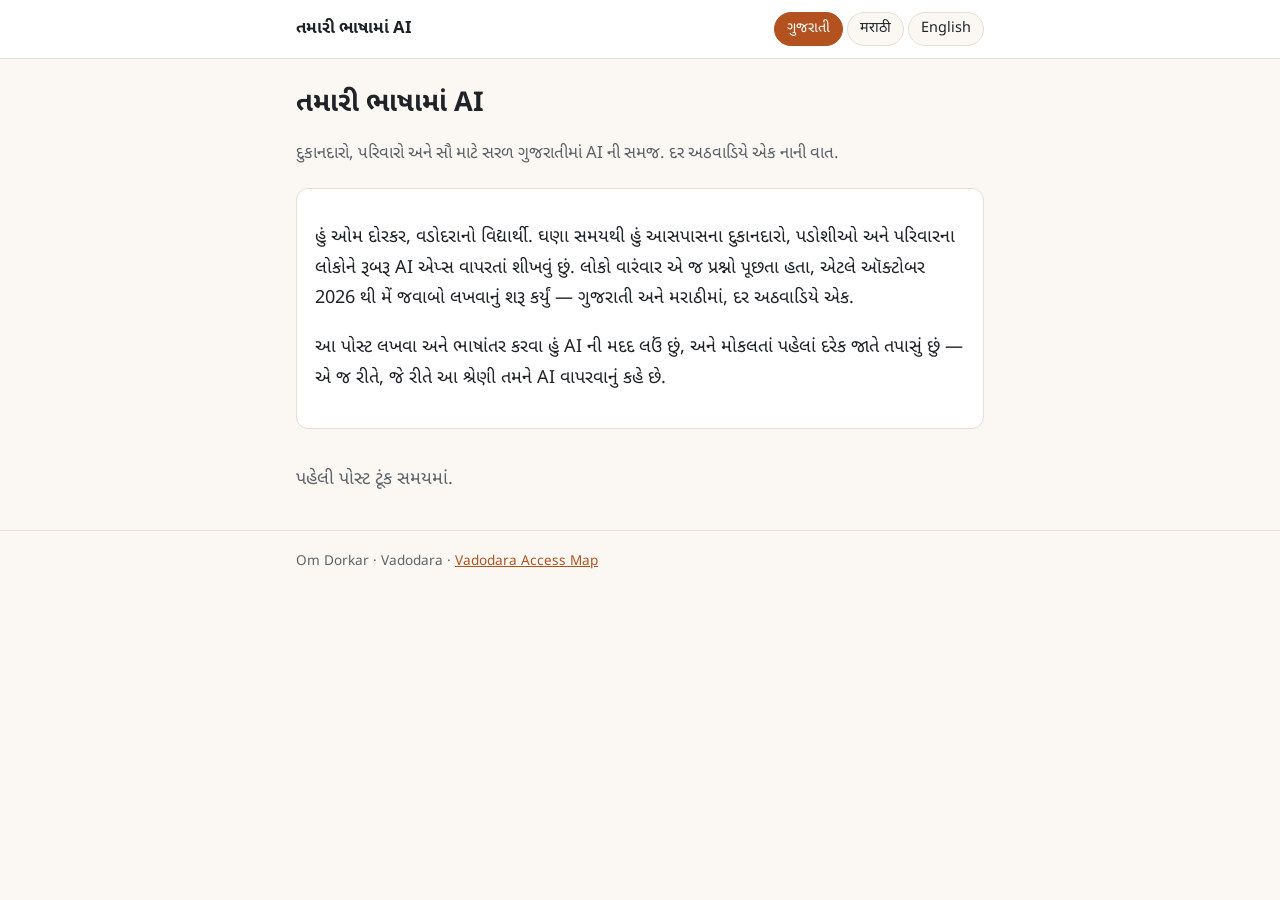
==== index.html @ b699a769 "Add the AI in your language site and 60 draft posts All posts are drafts (published: null) until Om " ====
<!doctype html>
<html lang="gu">
<head>
<meta charset="utf-8">
<meta name="viewport" content="width=device-width, initial-scale=1">
<title>AI in your language · Om Dorkar</title>
<meta name="description" content="Plain-language AI explainers in Gujarati and Marathi for shop owners, families and local businesses in Vadodara.">
<link rel="preconnect" href="https://fonts.googleapis.com">
<link rel="stylesheet" href="https://fonts.googleapis.com/css2?family=Noto+Sans+Devanagari:wght@400;700&family=Noto+Sans+Gujarati:wght@400;700&display=swap">
<link rel="stylesheet" href="style.css">
</head>
<body data-page="index">
<header class="site"><div class="wrap"></div></header>
<main class="wrap"></main>
<footer><div class="wrap"></div></footer>
<script src="data/site.js"></script>
<script src="data/manifest.js"></script>
<script src="app.js"></script>
</body>
</html>
---- style.css ----
:root {
  --bg: #fbf8f3;
  --surface: #ffffff;
  --ink: #1f2328;
  --muted: #5d636b;
  --line: #e6e0d6;
  --accent: #b4521f;
  --accent-soft: #fbe9dd;
  --tip: #eef6ee;
  --tip-line: #9cc79c;
  --ask: #f2f0fb;
  --ask-line: #b3a9e0;
  --draft: #fff4c2;
  font-family: 'Noto Sans Gujarati', 'Noto Sans Devanagari', system-ui, -apple-system, 'Segoe UI', sans-serif;
}
@media (prefers-color-scheme: dark) {
  :root:not([data-theme="light"]) {
    --bg: #17181b; --surface: #202227; --ink: #ecebe8; --muted: #a3a7ad; --line: #34373d;
    --accent: #f0905c; --accent-soft: #3a2a20; --tip: #1f2e22; --tip-line: #4c7a52;
    --ask: #26233a; --ask-line: #5d54a0; --draft: #3d3613;
  }
}
:root[data-theme="dark"] {
  --bg: #17181b; --surface: #202227; --ink: #ecebe8; --muted: #a3a7ad; --line: #34373d;
  --accent: #f0905c; --accent-soft: #3a2a20; --tip: #1f2e22; --tip-line: #4c7a52;
  --ask: #26233a; --ask-line: #5d54a0; --draft: #3d3613;
}
* { box-sizing: border-box; }
body { margin: 0; background: var(--bg); color: var(--ink); font-size: 18px; line-height: 1.7; }
a { color: var(--accent); }
.wrap { max-width: 720px; margin: 0 auto; padding: 0 16px; }
header.site { border-bottom: 1px solid var(--line); background: var(--surface); }
header.site .wrap { display: flex; flex-wrap: wrap; align-items: center; justify-content: space-between; gap: 8px; padding-top: 12px; padding-bottom: 12px; }
header.site a.home { color: var(--ink); text-decoration: none; font-weight: 700; font-size: 1.05rem; }
.langs { display: flex; gap: 4px; }
.langs button { font: inherit; font-size: .9rem; border: 1px solid var(--line); background: var(--bg); color: var(--ink); border-radius: 999px; padding: 4px 12px; cursor: pointer; }
.langs button[aria-pressed="true"] { background: var(--accent); border-color: var(--accent); color: #fff; }
h1 { font-size: 1.7rem; line-height: 1.3; margin: 28px 0 8px; }
h2 { font-size: 1.25rem; margin: 28px 0 6px; }
.lede { color: var(--muted); font-size: 1.05rem; }
.intro { background: var(--surface); border: 1px solid var(--line); border-radius: 12px; padding: 16px 18px; margin: 20px 0; }
.posts { list-style: none; padding: 0; margin: 16px 0 40px; }
.posts li { border-top: 1px solid var(--line); padding: 14px 0; }
.posts a.title { font-weight: 700; font-size: 1.1rem; text-decoration: none; color: var(--ink); }
.posts a.title:hover { color: var(--accent); }
.meta { color: var(--muted); font-size: .85rem; }
.badge { display: inline-block; font-size: .75rem; padding: 1px 8px; border-radius: 6px; background: var(--draft); color: var(--ink); margin-left: 6px; vertical-align: middle; }
.empty { color: var(--muted); padding: 16px 0; }
.note { background: var(--accent-soft); border-radius: 12px; padding: 14px 18px; margin: 20px 0; }
.note strong { display: block; font-size: .9rem; }
.note.missing { border: 2px dashed var(--accent); background: transparent; color: var(--muted); }
.tip { background: var(--tip); border-left: 4px solid var(--tip-line); border-radius: 8px; padding: 12px 16px; margin: 18px 0; }
.ask { background: var(--ask); border-left: 4px solid var(--ask-line); border-radius: 8px; padding: 12px 16px; margin: 18px 0; position: relative; }
.ask p { margin: 0 0 8px; }
.ask button, .actions button, .actions a { font: inherit; font-size: .9rem; border: 1px solid var(--line); background: var(--surface); color: var(--ink); border-radius: 8px; padding: 6px 12px; cursor: pointer; text-decoration: none; display: inline-block; }
.actions { display: flex; flex-wrap: wrap; gap: 8px; margin: 28px 0; }
.actions a.wa { background: #1f9d55; border-color: #1f9d55; color: #fff; }
.draftbar { background: var(--draft); padding: 8px 16px; font-size: .9rem; text-align: center; }
nav.pn { display: flex; justify-content: space-between; gap: 12px; border-top: 1px solid var(--line); padding: 16px 0 40px; font-size: .95rem; }
footer { border-top: 1px solid var(--line); color: var(--muted); font-size: .85rem; padding: 20px 0 40px; }
@media print {
  header.site, .actions, nav.pn, footer, .draftbar, .ask button, .langs { display: none !important; }
  body { background: #fff; color: #000; font-size: 15pt; }
  .tip, .ask, .note { border: 1px solid #999; background: #fff; }
}
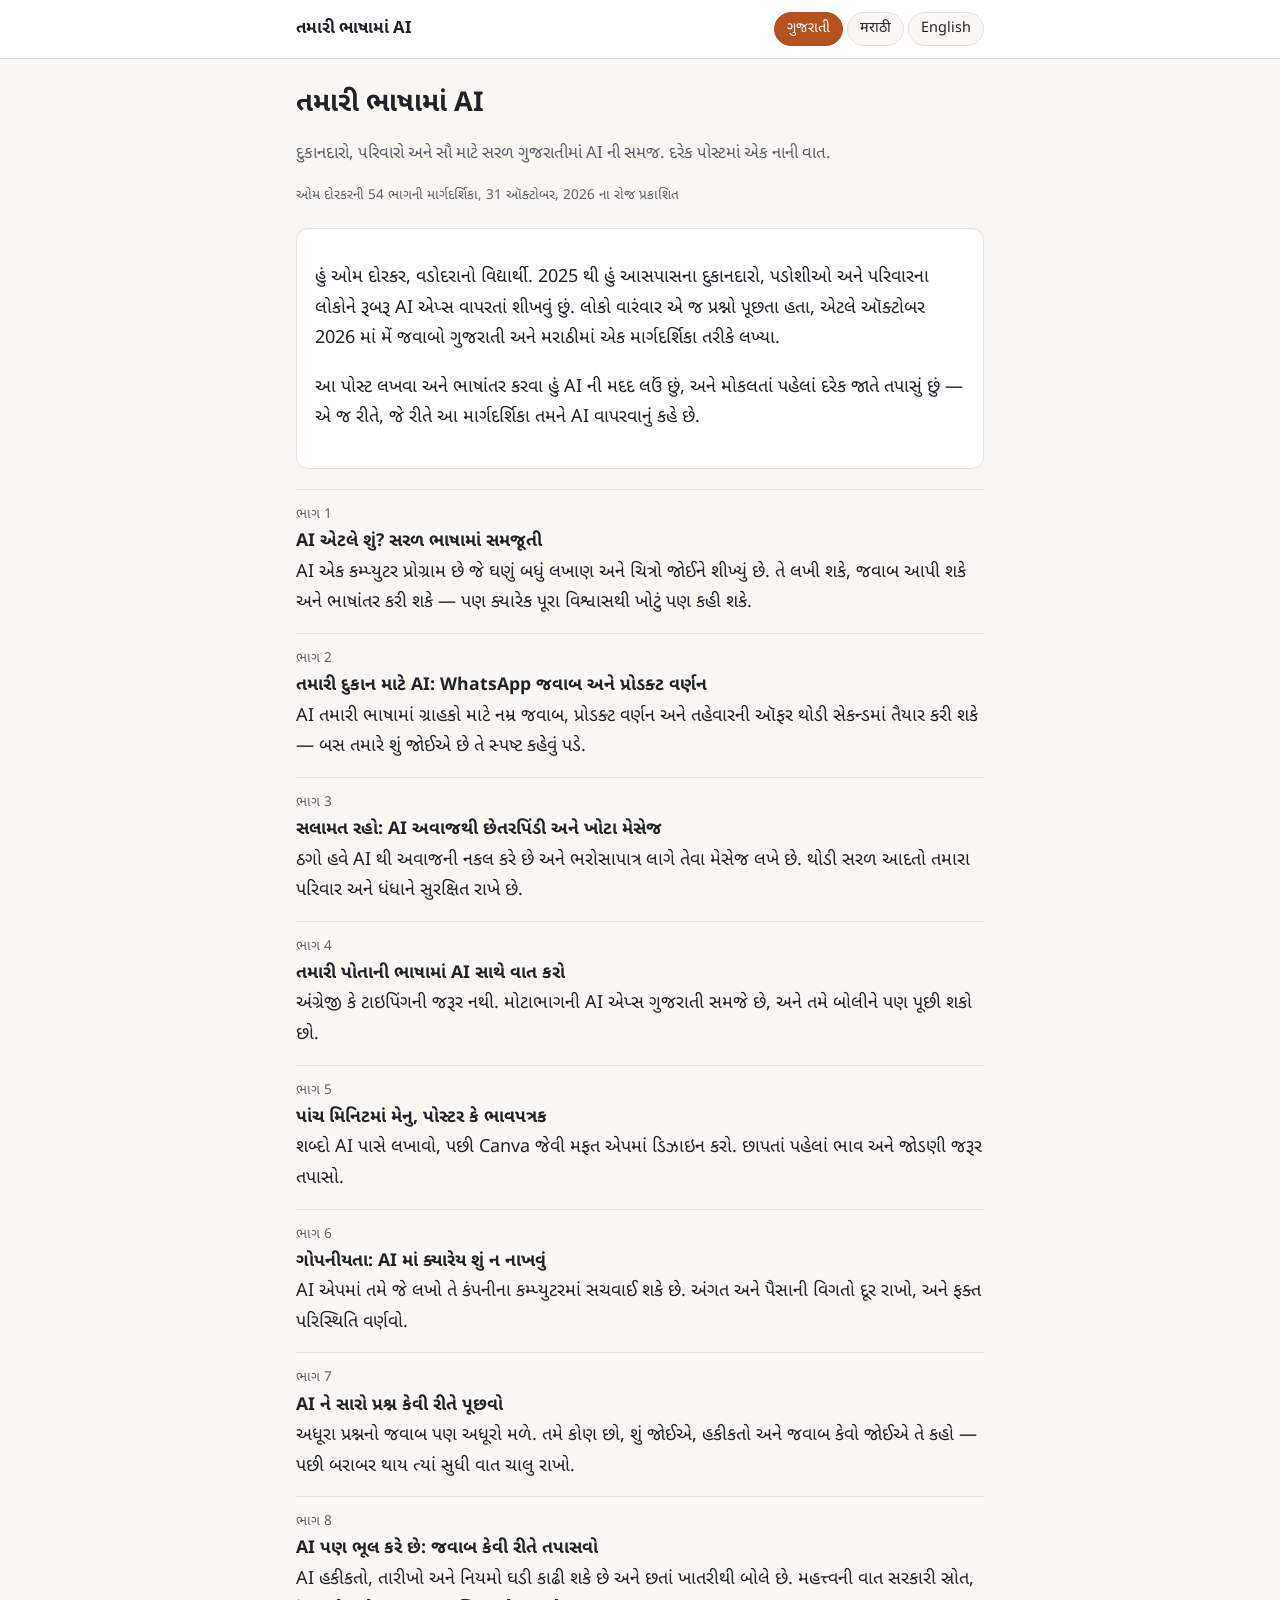
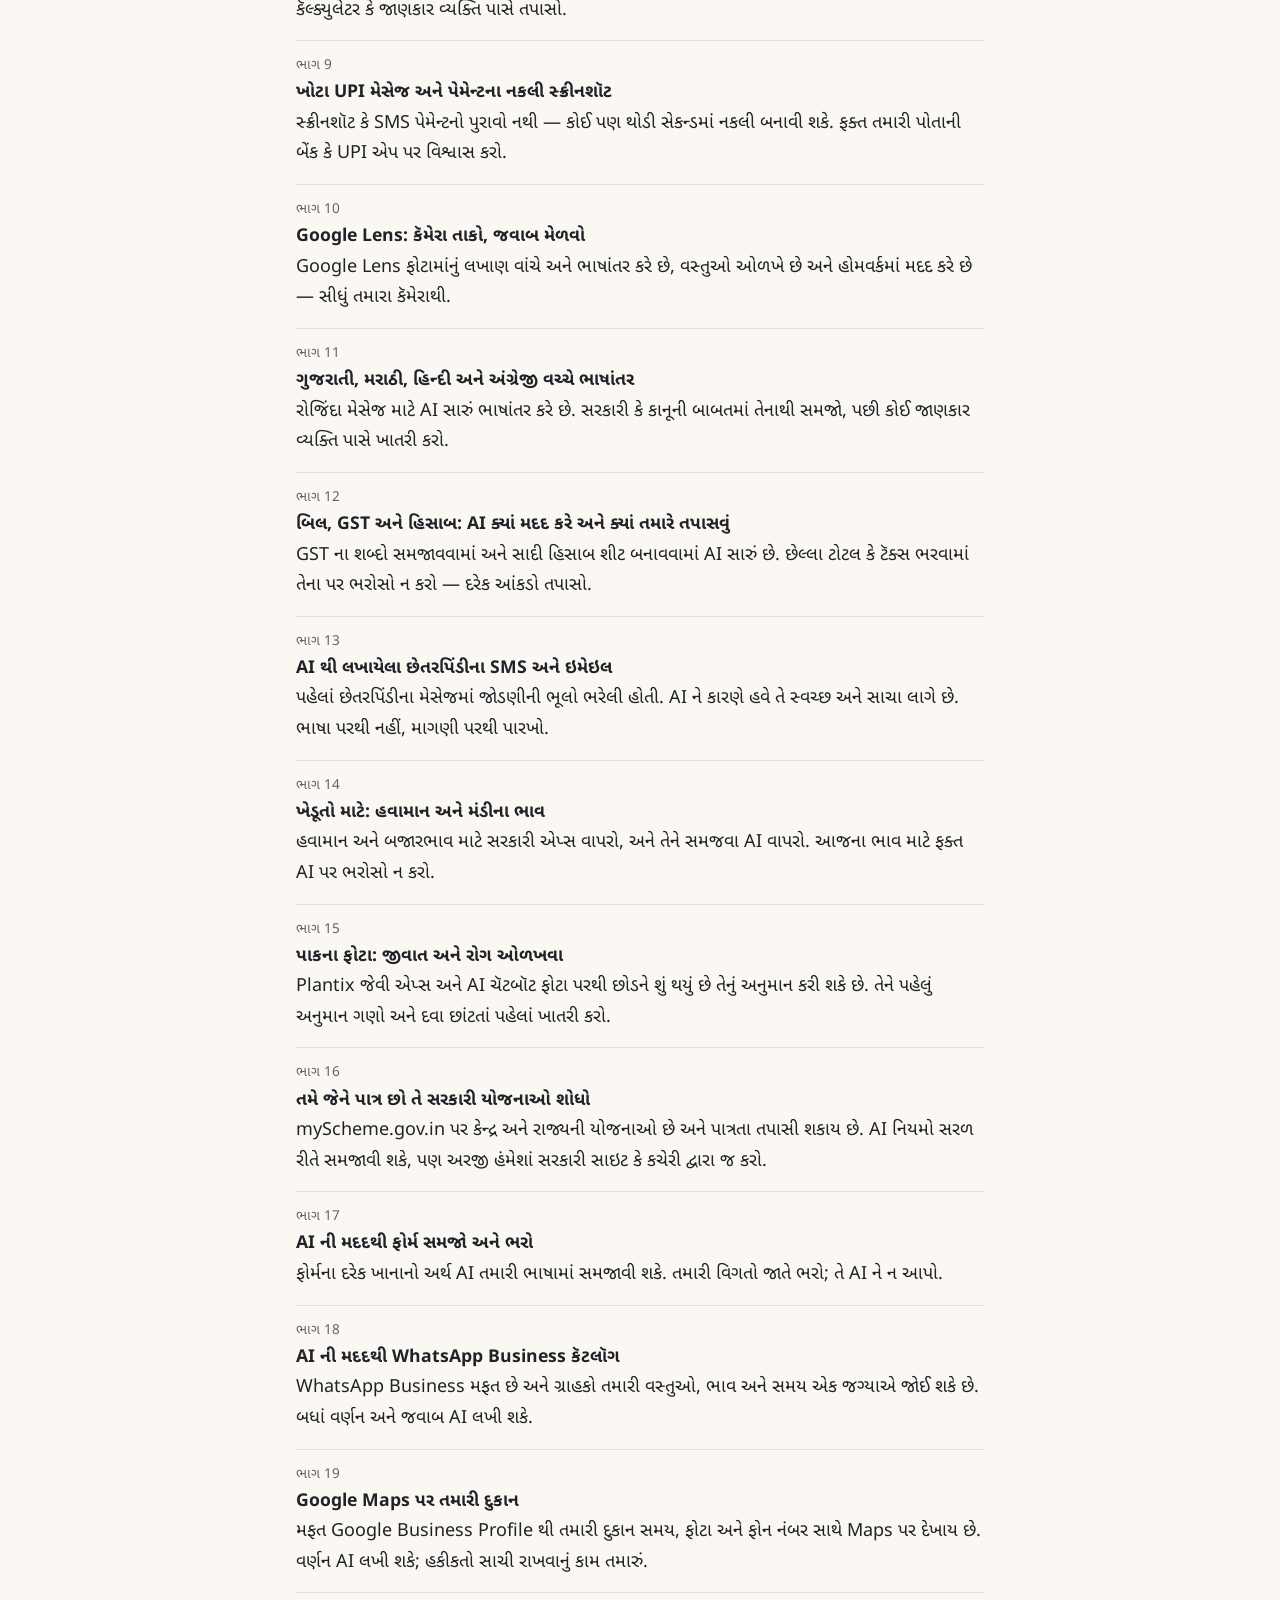
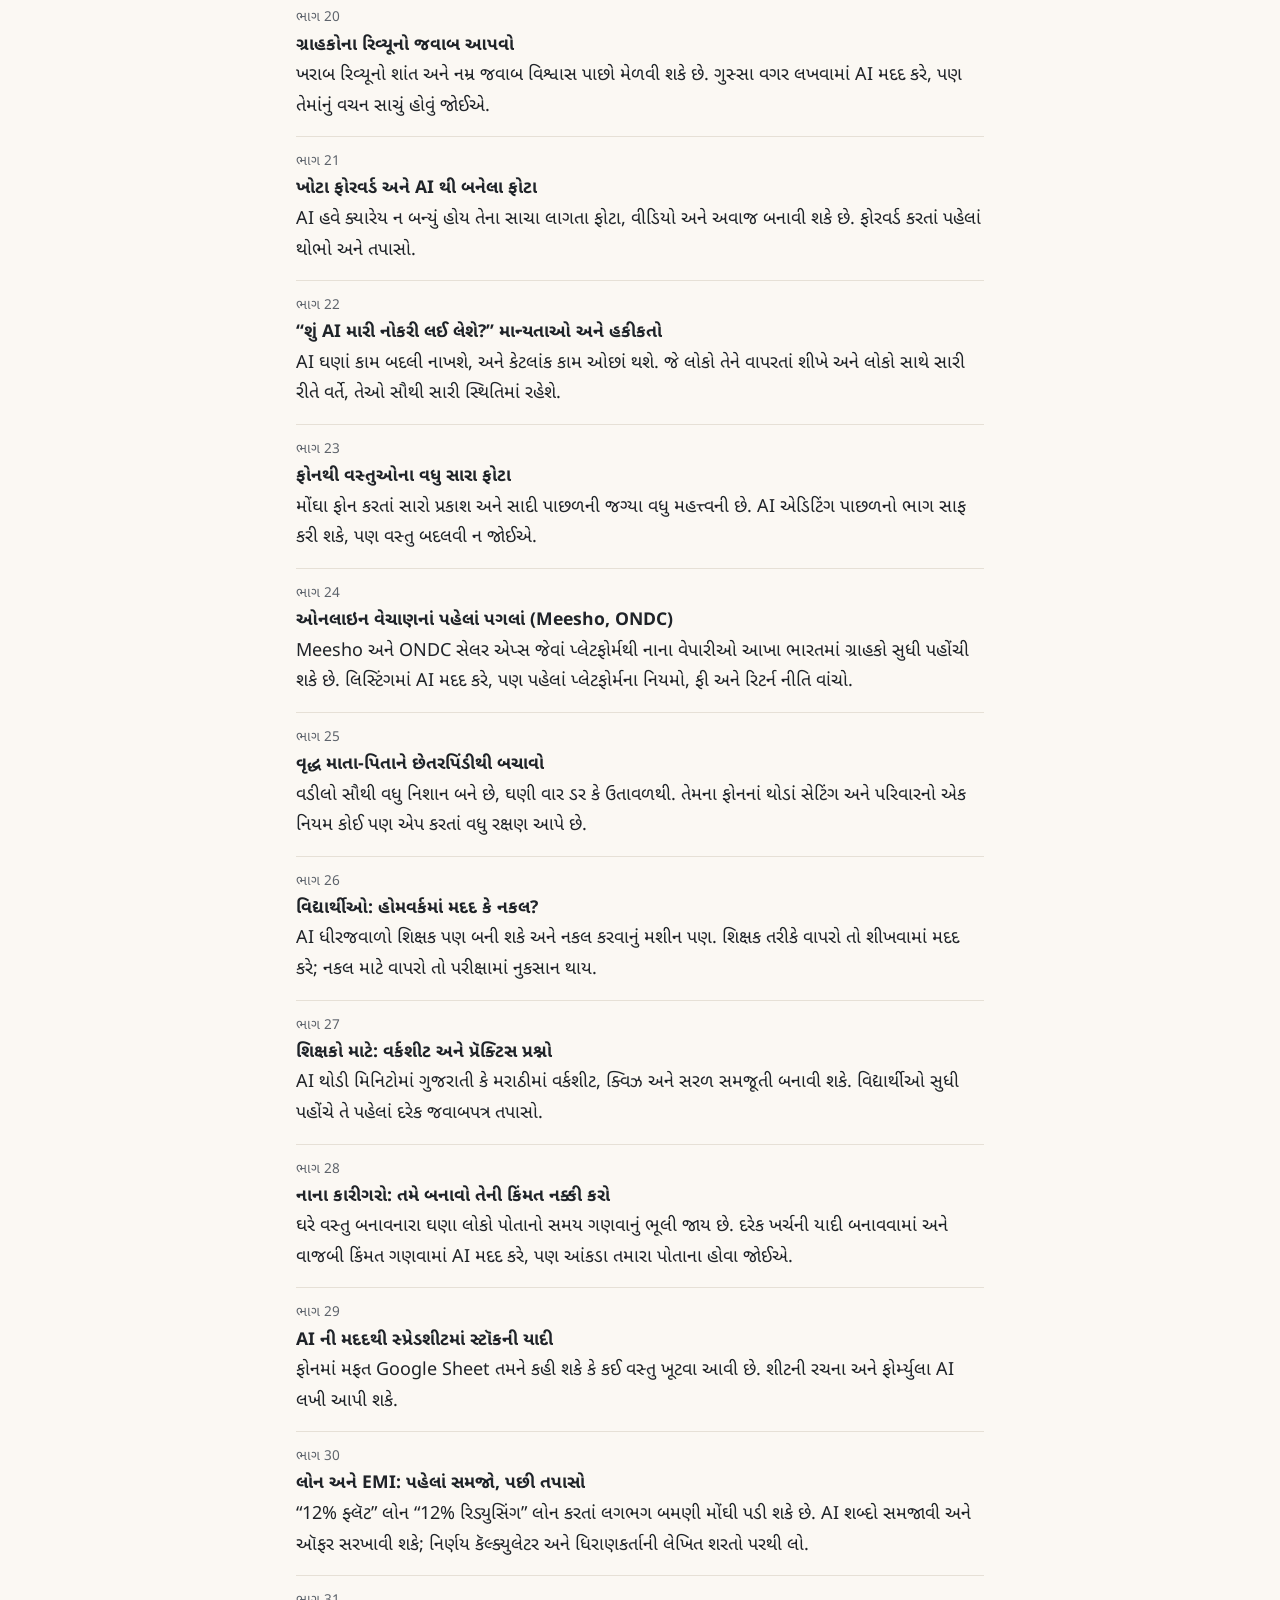
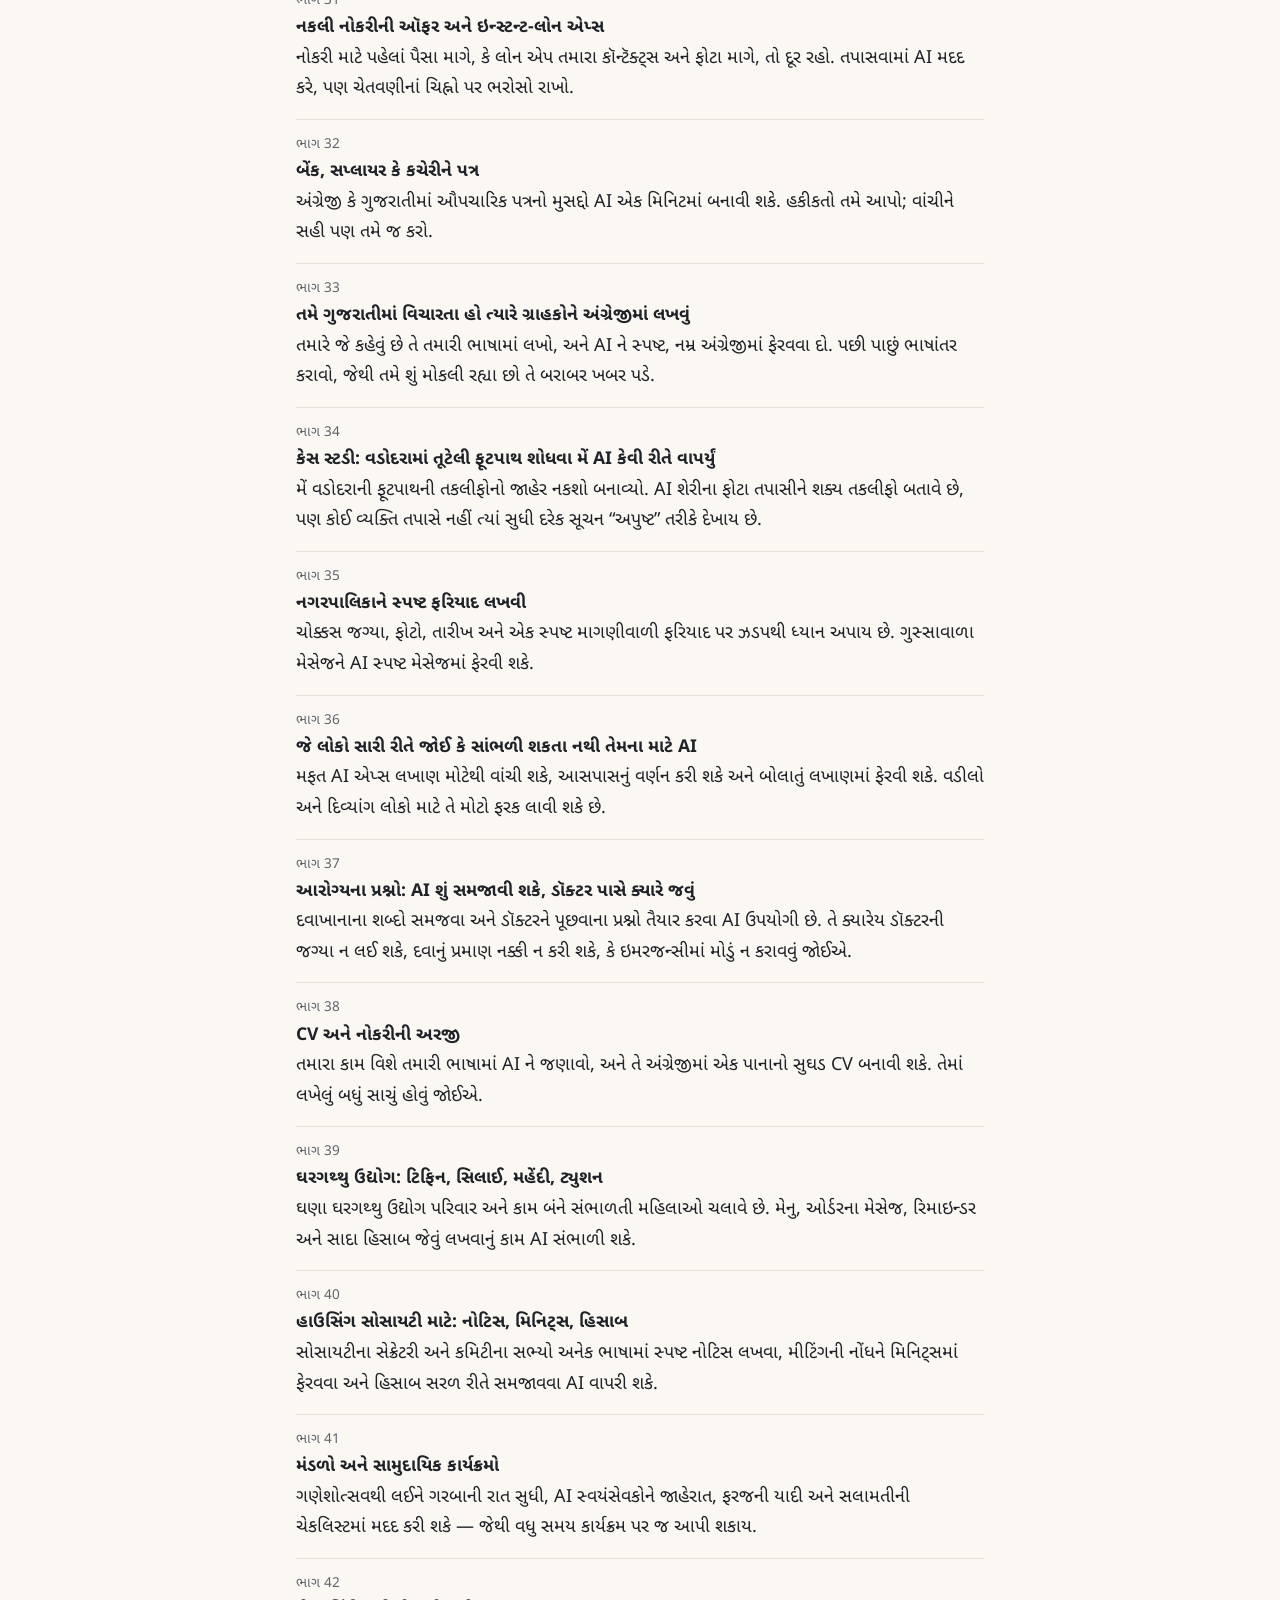
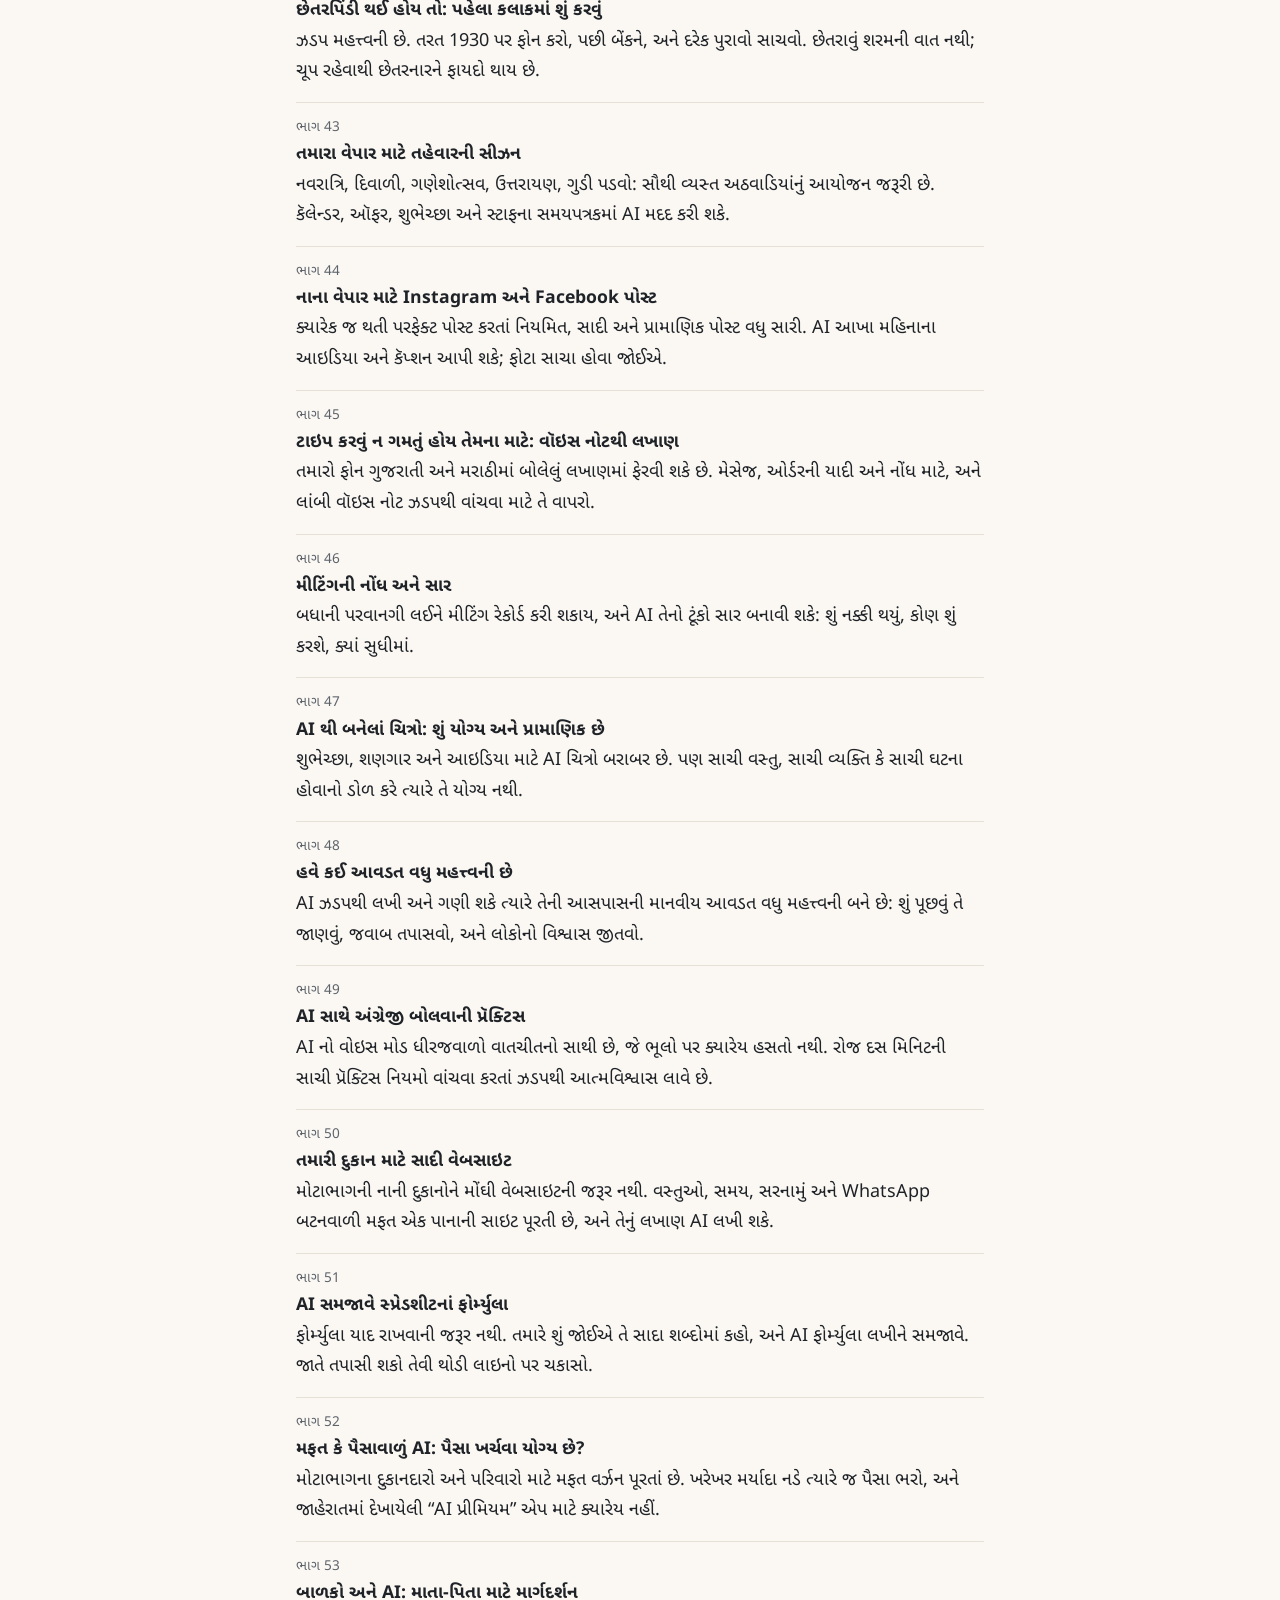
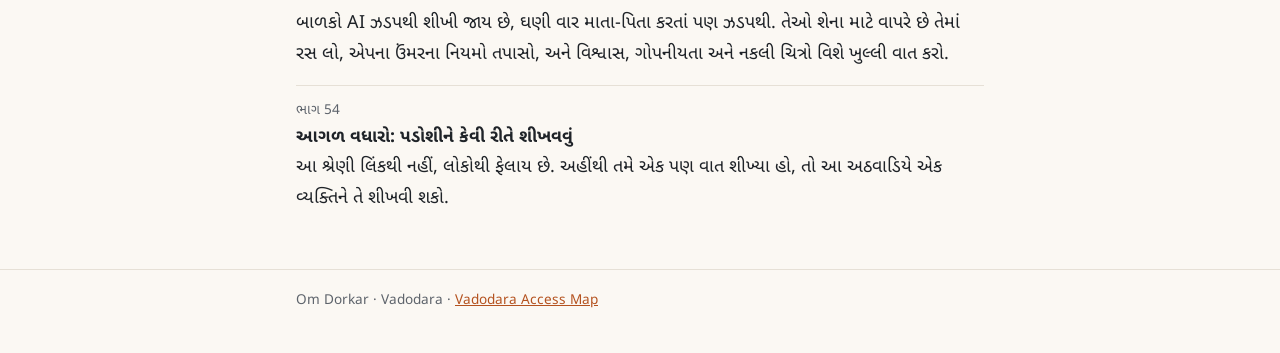
==== commit bc44f3d7: "Add explainer pictures and more detail to Parts 1-6 Pictures are SVG diagrams with Gujarati, Marathi" ====
--- a/index.html
+++ b/index.html
@@ -15,6 +15,7 @@
 <footer><div class="wrap"></div></footer>
 <script src="data/site.js"></script>
 <script src="data/manifest.js"></script>
+<script src="data/figures.js"></script>
 <script src="app.js"></script>
 </body>
 </html>
--- a/style.css
+++ b/style.css
@@ -11,6 +11,9 @@
   --ask: #f2f0fb;
   --ask-line: #b3a9e0;
   --draft: #fff4c2;
+  --bad: #b42318;
+  --bad-soft: #fde8e7;
+  --key: #e9e4db;
   font-family: 'Noto Sans Gujarati', 'Noto Sans Devanagari', system-ui, -apple-system, 'Segoe UI', sans-serif;
 }
 @media (prefers-color-scheme: dark) {
@@ -18,12 +21,14 @@
     --bg: #17181b; --surface: #202227; --ink: #ecebe8; --muted: #a3a7ad; --line: #34373d;
     --accent: #f0905c; --accent-soft: #3a2a20; --tip: #1f2e22; --tip-line: #4c7a52;
     --ask: #26233a; --ask-line: #5d54a0; --draft: #3d3613;
+    --bad: #f97066; --bad-soft: #3b1f1d; --key: #34373d;
   }
 }
 :root[data-theme="dark"] {
   --bg: #17181b; --surface: #202227; --ink: #ecebe8; --muted: #a3a7ad; --line: #34373d;
   --accent: #f0905c; --accent-soft: #3a2a20; --tip: #1f2e22; --tip-line: #4c7a52;
   --ask: #26233a; --ask-line: #5d54a0; --draft: #3d3613;
+    --bad: #f97066; --bad-soft: #3b1f1d; --key: #34373d;
 }
 * { box-sizing: border-box; }
 body { margin: 0; background: var(--bg); color: var(--ink); font-size: 18px; line-height: 1.7; }
@@ -63,3 +68,18 @@
   body { background: #fff; color: #000; font-size: 15pt; }
   .tip, .ask, .note { border: 1px solid #999; background: #fff; }
 }
+/* Explainer pictures (data/figures.js) */
+.fig { margin: 24px auto; max-width: 420px; }
+.fig svg { width: 100%; height: auto; display: block; }
+.fig figcaption { color: var(--muted); font-size: .9rem; text-align: center; margin-top: 8px; }
+.fg-t { fill: var(--ink); }
+.fg-m { fill: var(--muted); }
+.fg-box { fill: var(--surface); stroke: var(--line); stroke-width: 1.5; }
+.fg-soft { fill: var(--accent-soft); stroke: var(--accent); stroke-width: 1.5; }
+.fg-ok { fill: var(--tip); stroke: var(--tip-line); stroke-width: 1.5; }
+.fg-bad { fill: var(--bad-soft); stroke: var(--bad); stroke-width: 1.5; }
+.fg-key { fill: var(--key); }
+.fg-mic { fill: var(--accent); }
+.fg-arrow { stroke: var(--muted); stroke-width: 2; fill: none; stroke-linecap: round; }
+.fg-ah { fill: var(--muted); }
+@media print { .fig { break-inside: avoid; } }
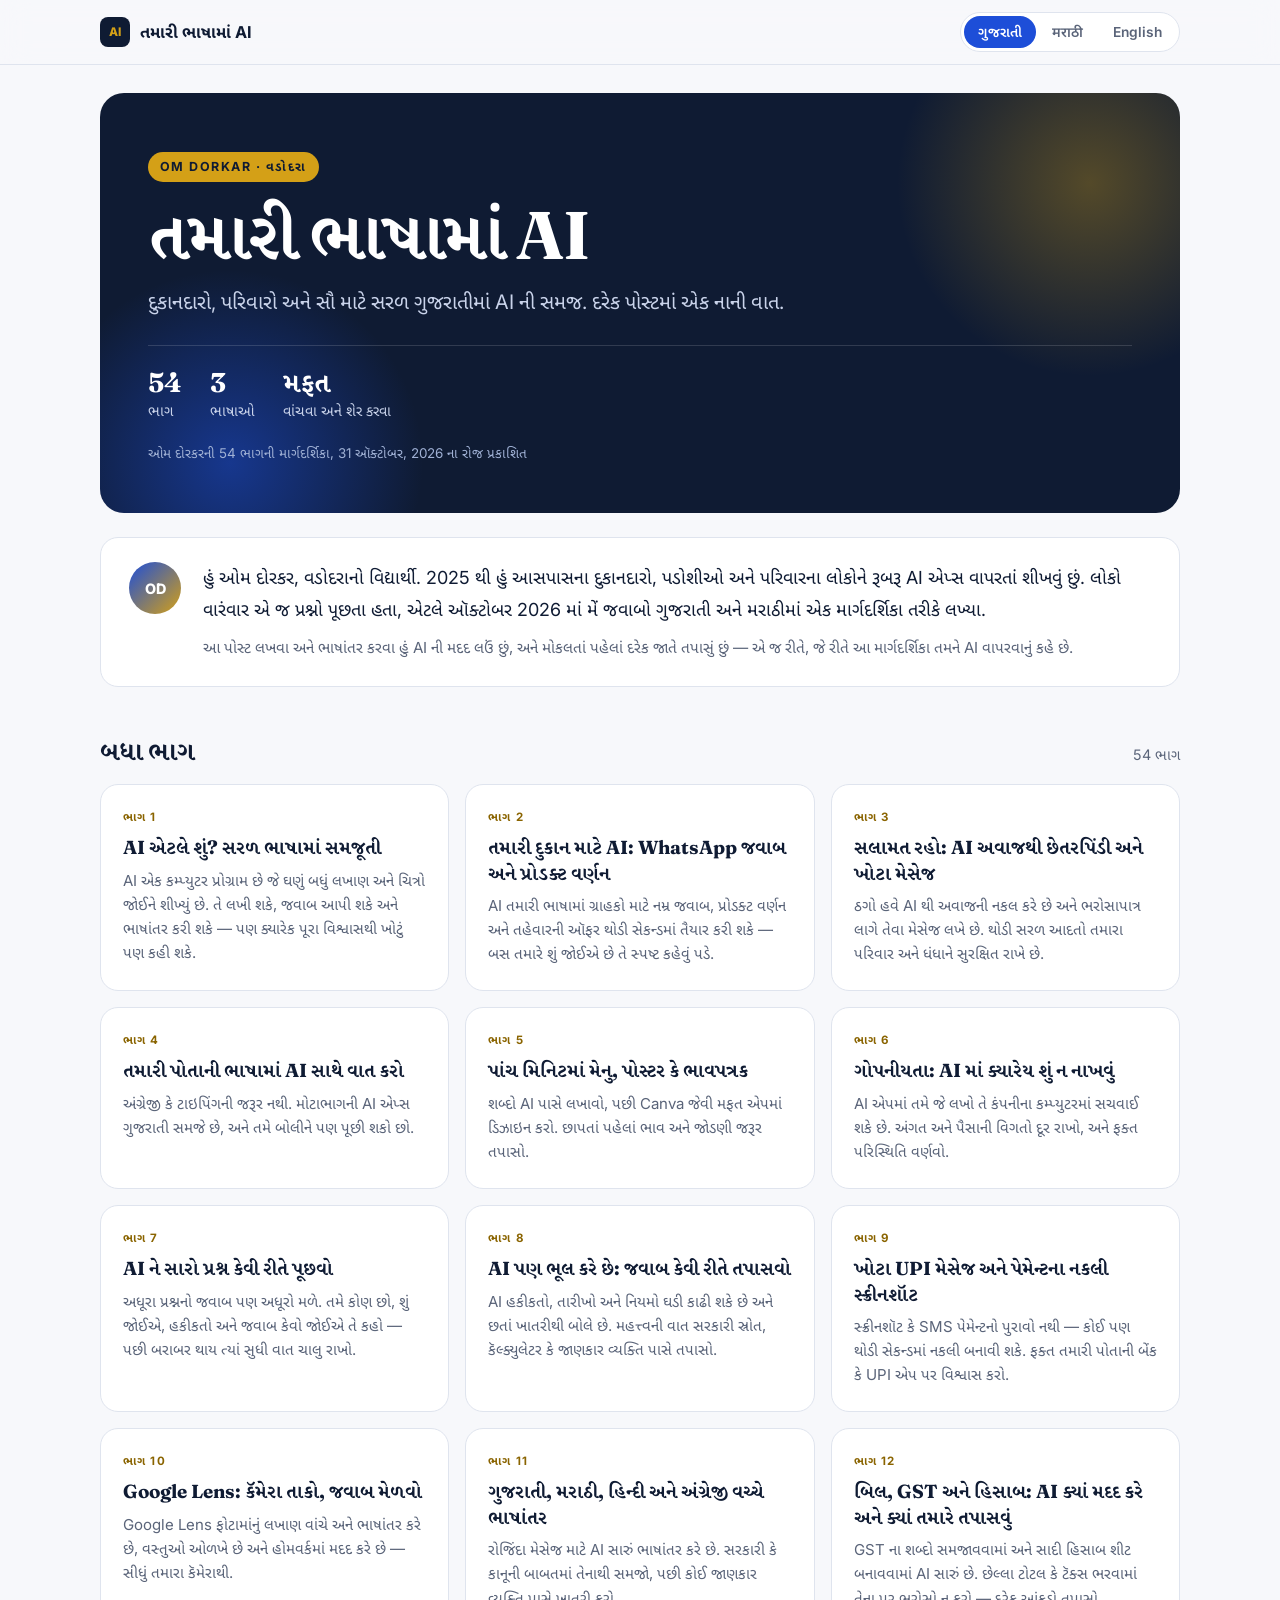
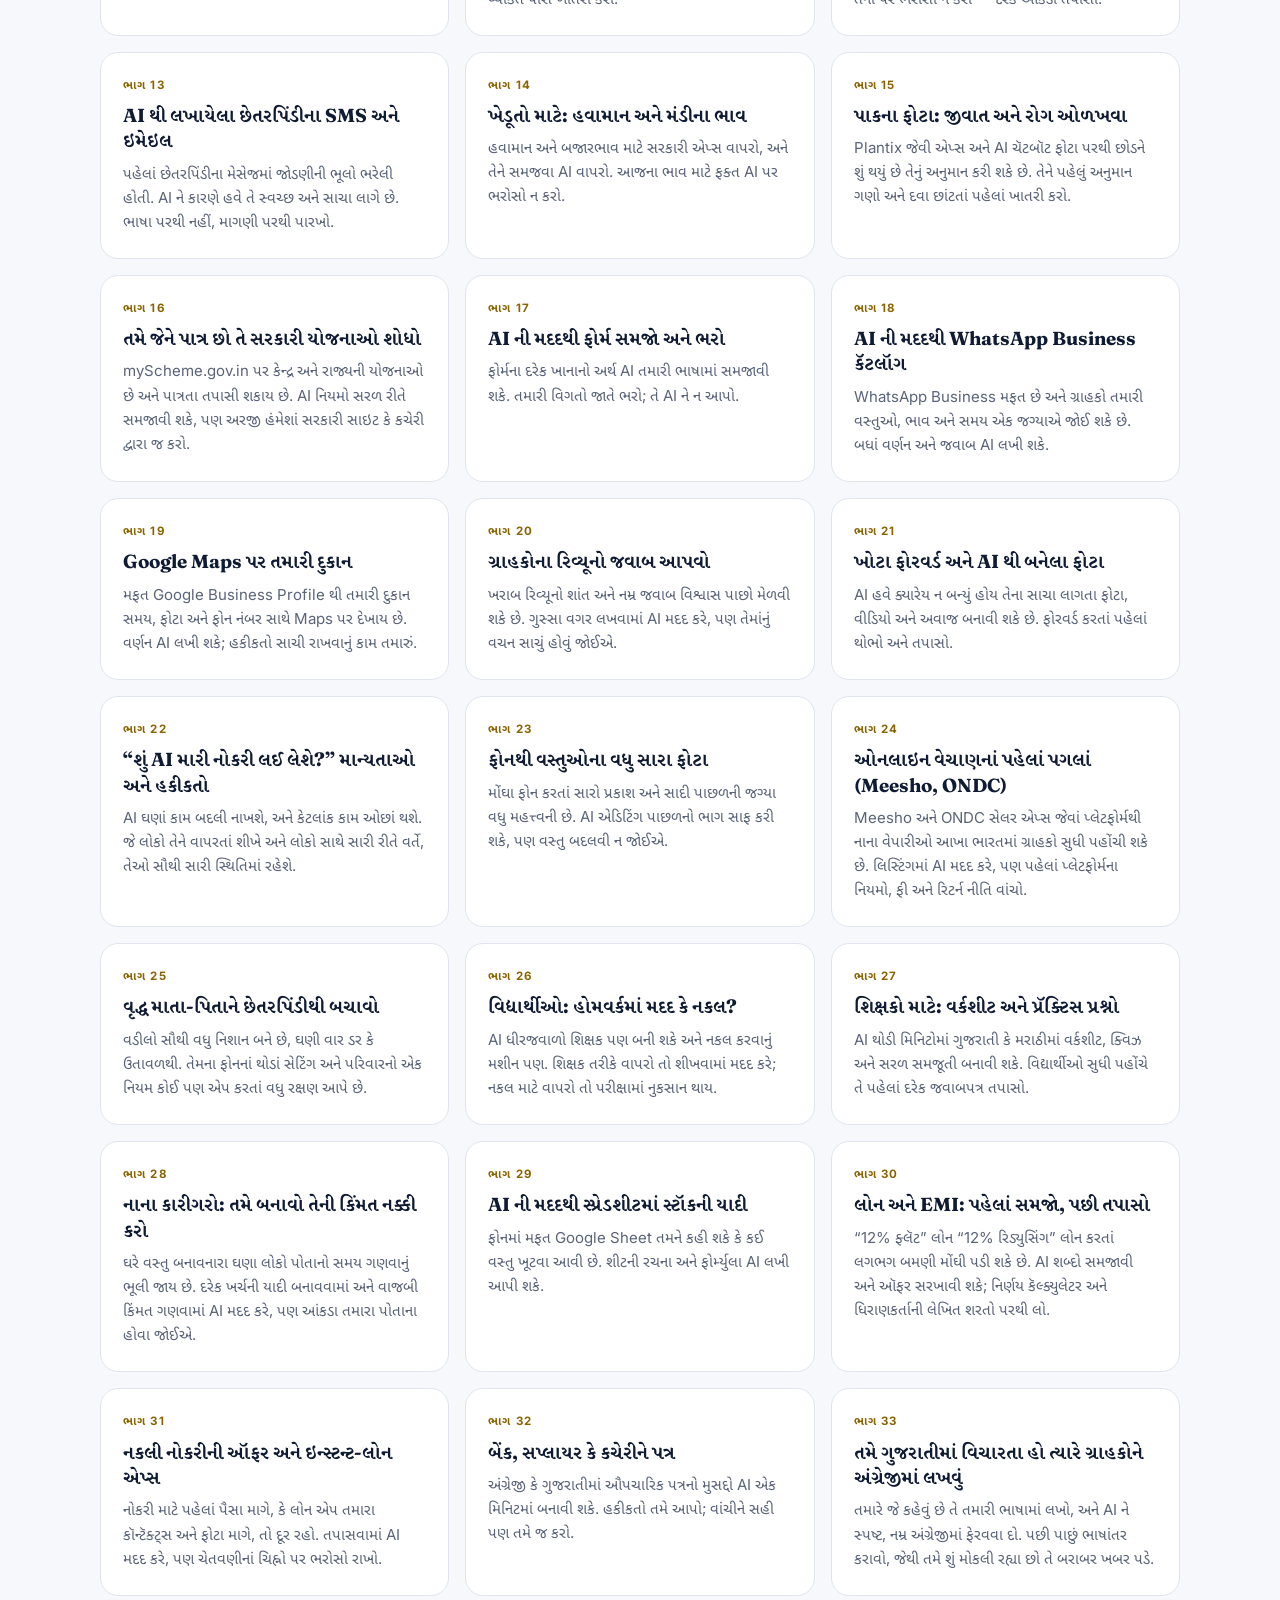
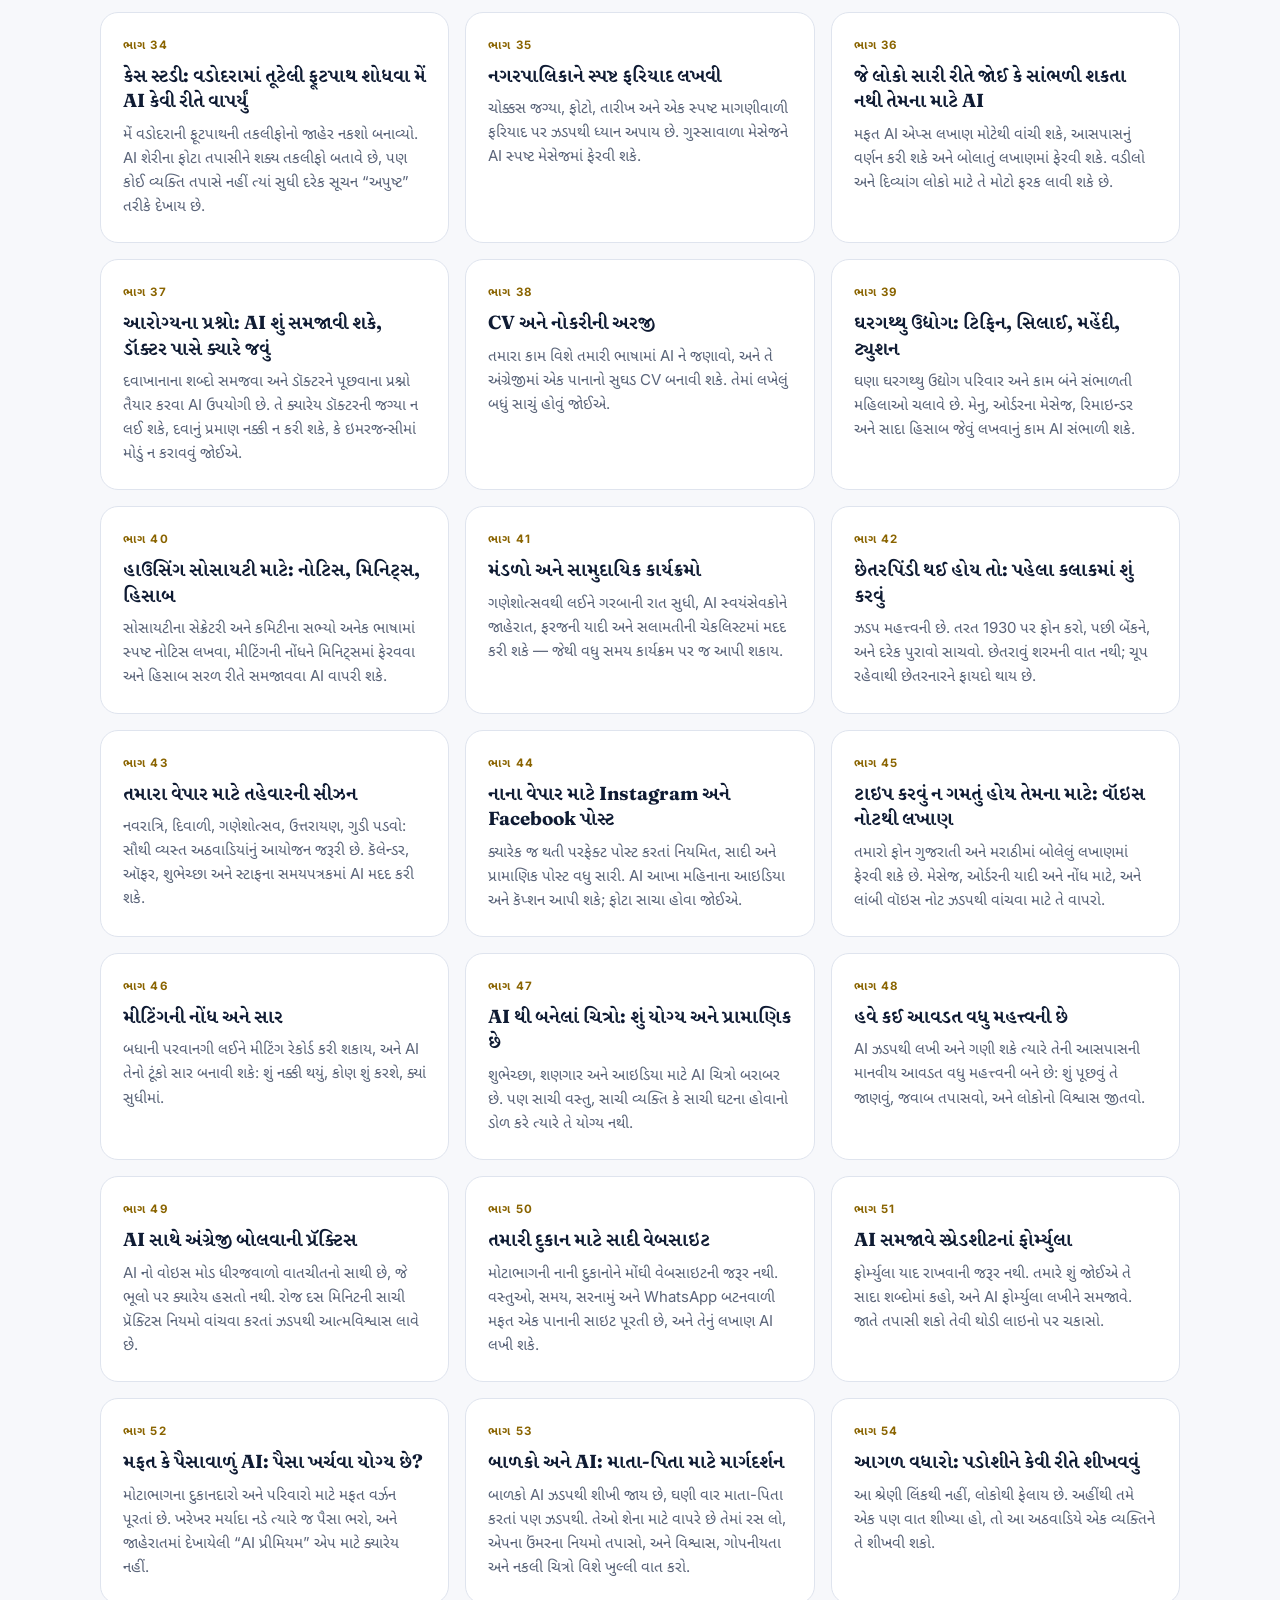
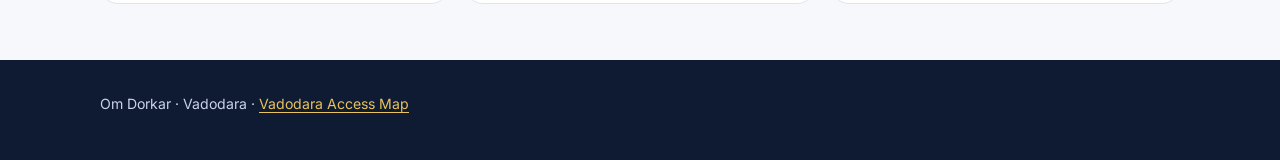
==== commit 4bc959b4: "New look: deep blue and gold, hero panel, card grid for parts, cleaner post pages" ====
--- a/index.html
+++ b/index.html
@@ -6,7 +6,8 @@
 <title>AI in your language · Om Dorkar</title>
 <meta name="description" content="Plain-language AI explainers in Gujarati and Marathi for shop owners, families and local businesses in Vadodara.">
 <link rel="preconnect" href="https://fonts.googleapis.com">
-<link rel="stylesheet" href="https://fonts.googleapis.com/css2?family=Noto+Sans+Devanagari:wght@400;700&family=Noto+Sans+Gujarati:wght@400;700&display=swap">
+<link rel="preconnect" href="https://fonts.gstatic.com" crossorigin>
+<link rel="stylesheet" href="https://fonts.googleapis.com/css2?family=Fraunces:opsz,wght@9..144,600;9..144,700&family=Inter:wght@400;500;600;700;800&family=Noto+Sans+Devanagari:wght@400;600;700&family=Noto+Sans+Gujarati:wght@400;600;700&family=Noto+Serif+Devanagari:wght@600;700&family=Noto+Serif+Gujarati:wght@600;700&display=swap">
 <link rel="stylesheet" href="style.css">
 </head>
 <body data-page="index">
@@ -16,6 +17,7 @@
 <script src="data/site.js"></script>
 <script src="data/manifest.js"></script>
 <script src="data/figures.js"></script>
+<script src="data/infographic.js"></script>
 <script src="app.js"></script>
 </body>
 </html>
--- a/style.css
+++ b/style.css
@@ -1,72 +1,145 @@
 :root {
-  --bg: #fbf8f3;
+  --bg: #f7f8fb;
+  --bg2: #eef1f7;
   --surface: #ffffff;
-  --ink: #1f2328;
-  --muted: #5d636b;
-  --line: #e6e0d6;
-  --accent: #b4521f;
-  --accent-soft: #fbe9dd;
-  --tip: #eef6ee;
-  --tip-line: #9cc79c;
-  --ask: #f2f0fb;
-  --ask-line: #b3a9e0;
+  --ink: #0f1b33;
+  --muted: #5a6479;
+  --line: #dfe4ee;
+  --accent: #1d4ed8;
+  --accent-soft: #e6edfd;
+  --gold: #d4a017;
+  --gold-text: #8a6400;
+  --gold-soft: #fbf3dc;
+  --navy: #0f1b33;
+  --tip: #e8f5ee;
+  --tip-line: #2f8a5c;
+  --ask: #fbf3dc;
+  --ask-line: #d4a017;
   --draft: #fff4c2;
   --bad: #b42318;
   --bad-soft: #fde8e7;
-  --key: #e9e4db;
-  font-family: 'Noto Sans Gujarati', 'Noto Sans Devanagari', system-ui, -apple-system, 'Segoe UI', sans-serif;
+  --key: #e7ebf3;
+  --serif: 'Fraunces', 'Noto Serif Gujarati', 'Noto Serif Devanagari', Georgia, serif;
+  --sans: 'Inter', 'Noto Sans Gujarati', 'Noto Sans Devanagari', system-ui, -apple-system, 'Segoe UI', sans-serif;
+  font-family: var(--sans);
 }
 @media (prefers-color-scheme: dark) {
   :root:not([data-theme="light"]) {
-    --bg: #17181b; --surface: #202227; --ink: #ecebe8; --muted: #a3a7ad; --line: #34373d;
-    --accent: #f0905c; --accent-soft: #3a2a20; --tip: #1f2e22; --tip-line: #4c7a52;
-    --ask: #26233a; --ask-line: #5d54a0; --draft: #3d3613;
-    --bad: #f97066; --bad-soft: #3b1f1d; --key: #34373d;
+    --bg: #0d1424; --bg2: #121a2e; --surface: #162036; --ink: #e8ecf5; --muted: #a3adc2; --line: #26314a;
+    --accent: #7aa2ff; --accent-soft: #1a2747; --gold: #e8c25a; --gold-text: #e8c25a; --gold-soft: #2a2414; --navy: #08101f;
+    --tip: #14291f; --tip-line: #4fb987; --ask: #2a2414; --ask-line: #e8c25a; --draft: #3d3613;
+    --bad: #f97066; --bad-soft: #3b1f1d; --key: #26314a;
   }
 }
 :root[data-theme="dark"] {
-  --bg: #17181b; --surface: #202227; --ink: #ecebe8; --muted: #a3a7ad; --line: #34373d;
-  --accent: #f0905c; --accent-soft: #3a2a20; --tip: #1f2e22; --tip-line: #4c7a52;
-  --ask: #26233a; --ask-line: #5d54a0; --draft: #3d3613;
-    --bad: #f97066; --bad-soft: #3b1f1d; --key: #34373d;
+  --bg: #0d1424; --bg2: #121a2e; --surface: #162036; --ink: #e8ecf5; --muted: #a3adc2; --line: #26314a;
+  --accent: #7aa2ff; --accent-soft: #1a2747; --gold: #e8c25a; --gold-text: #e8c25a; --gold-soft: #2a2414; --navy: #08101f;
+  --tip: #14291f; --tip-line: #4fb987; --ask: #2a2414; --ask-line: #e8c25a; --draft: #3d3613;
+  --bad: #f97066; --bad-soft: #3b1f1d; --key: #26314a;
 }
 * { box-sizing: border-box; }
-body { margin: 0; background: var(--bg); color: var(--ink); font-size: 18px; line-height: 1.7; }
-a { color: var(--accent); }
-.wrap { max-width: 720px; margin: 0 auto; padding: 0 16px; }
-header.site { border-bottom: 1px solid var(--line); background: var(--surface); }
-header.site .wrap { display: flex; flex-wrap: wrap; align-items: center; justify-content: space-between; gap: 8px; padding-top: 12px; padding-bottom: 12px; }
-header.site a.home { color: var(--ink); text-decoration: none; font-weight: 700; font-size: 1.05rem; }
-.langs { display: flex; gap: 4px; }
-.langs button { font: inherit; font-size: .9rem; border: 1px solid var(--line); background: var(--bg); color: var(--ink); border-radius: 999px; padding: 4px 12px; cursor: pointer; }
-.langs button[aria-pressed="true"] { background: var(--accent); border-color: var(--accent); color: #fff; }
-h1 { font-size: 1.7rem; line-height: 1.3; margin: 28px 0 8px; }
-h2 { font-size: 1.25rem; margin: 28px 0 6px; }
-.lede { color: var(--muted); font-size: 1.05rem; }
-.intro { background: var(--surface); border: 1px solid var(--line); border-radius: 12px; padding: 16px 18px; margin: 20px 0; }
-.posts { list-style: none; padding: 0; margin: 16px 0 40px; }
-.posts li { border-top: 1px solid var(--line); padding: 14px 0; }
-.posts a.title { font-weight: 700; font-size: 1.1rem; text-decoration: none; color: var(--ink); }
-.posts a.title:hover { color: var(--accent); }
-.meta { color: var(--muted); font-size: .85rem; }
-.badge { display: inline-block; font-size: .75rem; padding: 1px 8px; border-radius: 6px; background: var(--draft); color: var(--ink); margin-left: 6px; vertical-align: middle; }
+body { margin: 0; background: var(--bg); color: var(--ink); font-size: 18px; line-height: 1.75; -webkit-font-smoothing: antialiased; }
+a { color: var(--accent); text-underline-offset: 3px; text-decoration-thickness: 1px; }
+.wrap { max-width: 740px; margin: 0 auto; padding: 0 20px; }
+body[data-page="index"] main.wrap, header.site .wrap, footer .wrap { max-width: 1120px; }
+
+/* header */
+header.site { position: sticky; top: 0; z-index: 10; background: color-mix(in srgb, var(--bg) 88%, transparent); backdrop-filter: blur(14px); -webkit-backdrop-filter: blur(14px); border-bottom: 1px solid var(--line); }
+header.site .wrap { display: flex; flex-wrap: wrap; align-items: center; justify-content: space-between; gap: 10px; padding-top: 12px; padding-bottom: 12px; }
+header.site a.home { color: var(--ink); text-decoration: none; font-weight: 700; font-size: 1.02rem; display: inline-flex; align-items: center; gap: 10px; }
+header.site a.home::before { content: "AI"; display: grid; place-items: center; width: 30px; height: 30px; border-radius: 8px; background: var(--navy); color: var(--gold); font-family: 'Inter', sans-serif; font-size: .74rem; font-weight: 800; letter-spacing: .02em; }
+.langs { display: flex; gap: 2px; background: var(--surface); border: 1px solid var(--line); border-radius: 999px; padding: 3px; }
+.langs button { font: inherit; font-size: .86rem; font-weight: 600; border: 0; background: transparent; color: var(--muted); border-radius: 999px; padding: 4px 14px; cursor: pointer; transition: background .2s, color .2s; }
+.langs button:hover { color: var(--ink); }
+.langs button[aria-pressed="true"] { background: var(--accent); color: #fff; }
+
+/* type */
+h1 { font-family: var(--serif); font-size: clamp(1.9rem, 4.4vw, 2.7rem); line-height: 1.2; letter-spacing: -.015em; margin: 36px 0 12px; font-weight: 700; }
+h2 { font-family: var(--serif); font-size: 1.45rem; line-height: 1.3; margin: 40px 0 10px; font-weight: 700; }
+h2::before { content: ""; display: block; width: 32px; height: 3px; background: var(--gold); border-radius: 2px; margin-bottom: 12px; }
+.lede { color: var(--muted); font-size: 1.12rem; line-height: 1.65; }
+.meta { color: var(--muted); font-size: .84rem; }
+.badge { display: inline-block; font-size: .72rem; font-weight: 700; padding: 1px 8px; border-radius: 6px; background: var(--draft); color: var(--ink); margin-left: 6px; vertical-align: middle; }
+ul, ol { padding-left: 24px; }
+li { margin-bottom: 6px; }
+li::marker { color: var(--accent); font-weight: 700; }
+
+/* index: hero panel */
+.hero { position: relative; overflow: hidden; background: var(--navy); color: #eef2fb; border-radius: 24px; padding: 56px 48px 48px; margin: 28px 0 0; }
+.hero::before { content: ""; position: absolute; right: -120px; top: -120px; width: 420px; height: 420px; border-radius: 50%; background: radial-gradient(circle, rgba(212,160,23,.35), transparent 65%); }
+.hero::after { content: ""; position: absolute; left: -80px; bottom: -160px; width: 420px; height: 420px; border-radius: 50%; background: radial-gradient(circle, rgba(29,78,216,.55), transparent 65%); }
+.hero > * { position: relative; z-index: 1; }
+.hero .kicker { display: inline-block; font-size: .78rem; font-weight: 700; letter-spacing: .12em; text-transform: uppercase; color: var(--navy); background: #d4a017; border-radius: 999px; padding: 4px 12px; margin: 0 0 18px; }
+.hero h1 { color: #fff; font-size: clamp(2.4rem, 6vw, 4.2rem); line-height: 1.05; margin: 0 0 16px; max-width: 760px; }
+.hero .lede { color: #c9d3ea; font-size: clamp(1.05rem, 1.8vw, 1.25rem); max-width: 640px; margin: 0 0 26px; }
+.hero .facts { display: flex; flex-wrap: wrap; gap: 10px 28px; margin: 0; padding: 22px 0 0; border-top: 1px solid rgba(255,255,255,.14); list-style: none; }
+.hero .facts li { margin: 0; color: #c9d3ea; font-size: .9rem; }
+.hero .facts b { display: block; font-family: var(--serif); font-size: 1.7rem; color: #fff; line-height: 1.1; }
+.hero .meta { color: #9fb0d4; margin: 18px 0 0; }
+
+.intro { background: var(--surface); border: 1px solid var(--line); border-radius: 18px; padding: 24px 28px; margin: 24px 0 8px; display: grid; grid-template-columns: auto 1fr; gap: 0 22px; align-items: start; }
+.intro::before { content: "OD"; grid-row: span 3; display: grid; place-items: center; width: 52px; height: 52px; border-radius: 50%; background: linear-gradient(135deg, var(--accent), var(--gold)); color: #fff; font-family: 'Inter', sans-serif; font-weight: 800; font-size: .9rem; }
+.intro p { margin: 0 0 10px; } .intro p:last-child { margin: 0; color: var(--muted); font-size: .95rem; }
+
+.list-head { display: flex; align-items: baseline; justify-content: space-between; gap: 12px; margin: 48px 0 16px; }
+.list-head h2 { margin: 0; font-size: 1.6rem; }
+.list-head h2::before { display: none; }
+.list-head span { color: var(--muted); font-size: .9rem; }
+
+/* index: cards */
+.posts { list-style: none; padding: 0; margin: 0 0 56px; display: grid; grid-template-columns: repeat(auto-fill, minmax(300px, 1fr)); gap: 16px; }
+.posts li { position: relative; margin: 0; background: var(--surface); border: 1px solid var(--line); border-radius: 18px; padding: 22px 22px 24px; display: flex; flex-direction: column; gap: 8px; transition: transform .2s ease, box-shadow .2s ease, border-color .2s ease; }
+.posts li:hover { transform: translateY(-3px); border-color: color-mix(in srgb, var(--accent) 40%, var(--line)); box-shadow: 0 18px 36px -18px rgba(15,27,51,.35); }
+.posts li .meta { font-size: .72rem; font-weight: 700; letter-spacing: .1em; text-transform: uppercase; color: var(--gold-text); }
+.posts a.title { font-family: var(--serif); font-weight: 700; font-size: 1.18rem; line-height: 1.35; text-decoration: none; color: var(--ink); }
+.posts a.title::after { content: ""; position: absolute; inset: 0; border-radius: 18px; }
+.posts li:hover a.title { color: var(--accent); }
+.posts li > div:last-child { color: var(--muted); font-size: .94rem; line-height: 1.6; }
+.posts li::after { content: "\2192"; position: absolute; right: 20px; top: 18px; color: var(--accent); opacity: 0; transform: translateX(-4px); transition: opacity .2s, transform .2s; }
+.posts li:hover::after { opacity: 1; transform: none; }
 .empty { color: var(--muted); padding: 16px 0; }
-.note { background: var(--accent-soft); border-radius: 12px; padding: 14px 18px; margin: 20px 0; }
-.note strong { display: block; font-size: .9rem; }
+
+/* post page */
+body[data-page="post"] main > .meta:first-child { display: inline-block; margin: 36px 0 0; font-size: .74rem; font-weight: 700; letter-spacing: .1em; text-transform: uppercase; color: var(--gold-text); background: var(--gold-soft); border-radius: 999px; padding: 4px 12px; }
+body[data-page="post"] main > h1 { margin-top: 16px; }
+body[data-page="post"] main > .lede { font-size: 1.2rem; margin-bottom: 8px; }
+.note { background: var(--accent-soft); border-left: 4px solid var(--accent); border-radius: 12px; padding: 16px 20px; margin: 24px 0; }
+.note strong { display: block; font-size: .78rem; letter-spacing: .08em; text-transform: uppercase; color: var(--accent); margin-bottom: 4px; }
 .note.missing { border: 2px dashed var(--accent); background: transparent; color: var(--muted); }
-.tip { background: var(--tip); border-left: 4px solid var(--tip-line); border-radius: 8px; padding: 12px 16px; margin: 18px 0; }
-.ask { background: var(--ask); border-left: 4px solid var(--ask-line); border-radius: 8px; padding: 12px 16px; margin: 18px 0; position: relative; }
-.ask p { margin: 0 0 8px; }
-.ask button, .actions button, .actions a { font: inherit; font-size: .9rem; border: 1px solid var(--line); background: var(--surface); color: var(--ink); border-radius: 8px; padding: 6px 12px; cursor: pointer; text-decoration: none; display: inline-block; }
-.actions { display: flex; flex-wrap: wrap; gap: 8px; margin: 28px 0; }
+.tip { background: var(--tip); border-left: 4px solid var(--tip-line); border-radius: 12px; padding: 14px 18px; margin: 22px 0; }
+.tip::before { content: "\2713"; display: inline-grid; place-items: center; width: 22px; height: 22px; border-radius: 50%; background: var(--tip-line); color: #fff; font-size: .75rem; font-weight: 700; margin-right: 10px; vertical-align: 2px; }
+.ask { background: var(--ask); border-left: 4px solid var(--ask-line); border-radius: 12px; padding: 16px 20px; margin: 22px 0; position: relative; }
+.ask p { margin: 0 0 10px; }
+.ask .meta { font-size: .74rem; font-weight: 700; letter-spacing: .1em; text-transform: uppercase; color: var(--gold-text); }
+.ask [data-ask] { font-size: 1.02rem; font-style: italic; }
+.ask button, .actions button, .actions a { font: inherit; font-size: .9rem; font-weight: 600; border: 1px solid var(--line); background: var(--surface); color: var(--ink); border-radius: 999px; padding: 8px 18px; cursor: pointer; text-decoration: none; display: inline-block; transition: transform .15s, border-color .15s; }
+.ask button:hover, .actions button:hover { border-color: var(--accent); }
+.actions { display: flex; flex-wrap: wrap; gap: 10px; margin: 36px 0; padding-top: 28px; border-top: 1px solid var(--line); }
 .actions a.wa { background: #1f9d55; border-color: #1f9d55; color: #fff; }
+.actions a.wa:hover { transform: translateY(-1px); }
 .draftbar { background: var(--draft); padding: 8px 16px; font-size: .9rem; text-align: center; }
-nav.pn { display: flex; justify-content: space-between; gap: 12px; border-top: 1px solid var(--line); padding: 16px 0 40px; font-size: .95rem; }
-footer { border-top: 1px solid var(--line); color: var(--muted); font-size: .85rem; padding: 20px 0 40px; }
+nav.pn { display: grid; grid-template-columns: 1fr 1fr; gap: 14px; padding: 0 0 48px; font-size: .95rem; }
+nav.pn span:empty { visibility: hidden; }
+nav.pn a { display: block; height: 100%; background: var(--surface); border: 1px solid var(--line); border-radius: 14px; padding: 14px 16px; text-decoration: none; color: var(--ink); font-weight: 600; line-height: 1.45; transition: border-color .2s; }
+nav.pn a:hover { border-color: var(--accent); color: var(--accent); }
+nav.pn span:last-child a { text-align: right; }
+footer { background: var(--navy); color: #c9d3ea; font-size: .88rem; padding: 32px 0 44px; margin-top: 24px; }
+footer a { color: #e8c25a; }
+
+@media (max-width: 640px) {
+  body { font-size: 17px; }
+  .hero { padding: 36px 22px 30px; border-radius: 18px; margin-top: 16px; }
+  .intro { grid-template-columns: 1fr; padding: 20px; }
+  .intro::before { grid-row: auto; margin-bottom: 12px; width: 44px; height: 44px; }
+  nav.pn { grid-template-columns: 1fr; }
+  nav.pn span:last-child a { text-align: left; }
+  .posts { grid-template-columns: 1fr; }
+}
 @media print {
   header.site, .actions, nav.pn, footer, .draftbar, .ask button, .langs { display: none !important; }
   body { background: #fff; color: #000; font-size: 15pt; }
   .tip, .ask, .note { border: 1px solid #999; background: #fff; }
+  .hero { background: #fff; color: #000; }
 }
 /* Explainer pictures (data/figures.js) */
 .fig { margin: 24px auto; max-width: 420px; }
@@ -83,3 +156,22 @@
 .fg-arrow { stroke: var(--muted); stroke-width: 2; fill: none; stroke-linecap: round; }
 .fg-ah { fill: var(--muted); }
 @media print { .fig { break-inside: avoid; } }
+/* Infographics (data/infographic.js): wide layout on big screens and print, stacked on phones */
+.fig.info { max-width: 100%; }
+.fig svg.info-wide { display: none; }
+@media (min-width: 640px) { .fig svg.info-wide { display: block; } .fig svg.info-narrow { display: none; } }
+@media print { .fig svg.info-wide { display: block !important; } .fig svg.info-narrow { display: none !important; } }
+.fg-title, .fg-accent { fill: var(--accent); }
+.fg-banner { fill: var(--accent-soft); }
+.fg-line, .fg-arrow-ink { stroke: var(--ink); stroke-width: 2.5; fill: none; }
+.fg-ah-ink { fill: var(--ink); }
+.ic-s { stroke: var(--ink); stroke-width: 3; fill: none; stroke-linecap: round; stroke-linejoin: round; }
+.ic-f { fill: var(--accent); stroke: var(--ink); stroke-width: 2.5; stroke-linejoin: round; }
+.ic-a { fill: var(--accent-soft); }
+.ic-w { fill: #fff; }
+.ic-dot { fill: var(--ink); }
+.ic-ok { fill: #2f9e55; }
+.ic-bad { fill: var(--bad); }
+.ic-flame { fill: #f5a524; }
+.ic-teeth { fill: none; stroke: var(--accent); stroke-width: 7; stroke-dasharray: 5 4; }
+.ic-teeth2 { fill: none; stroke: var(--ink); stroke-width: 5; stroke-dasharray: 4 3; }
